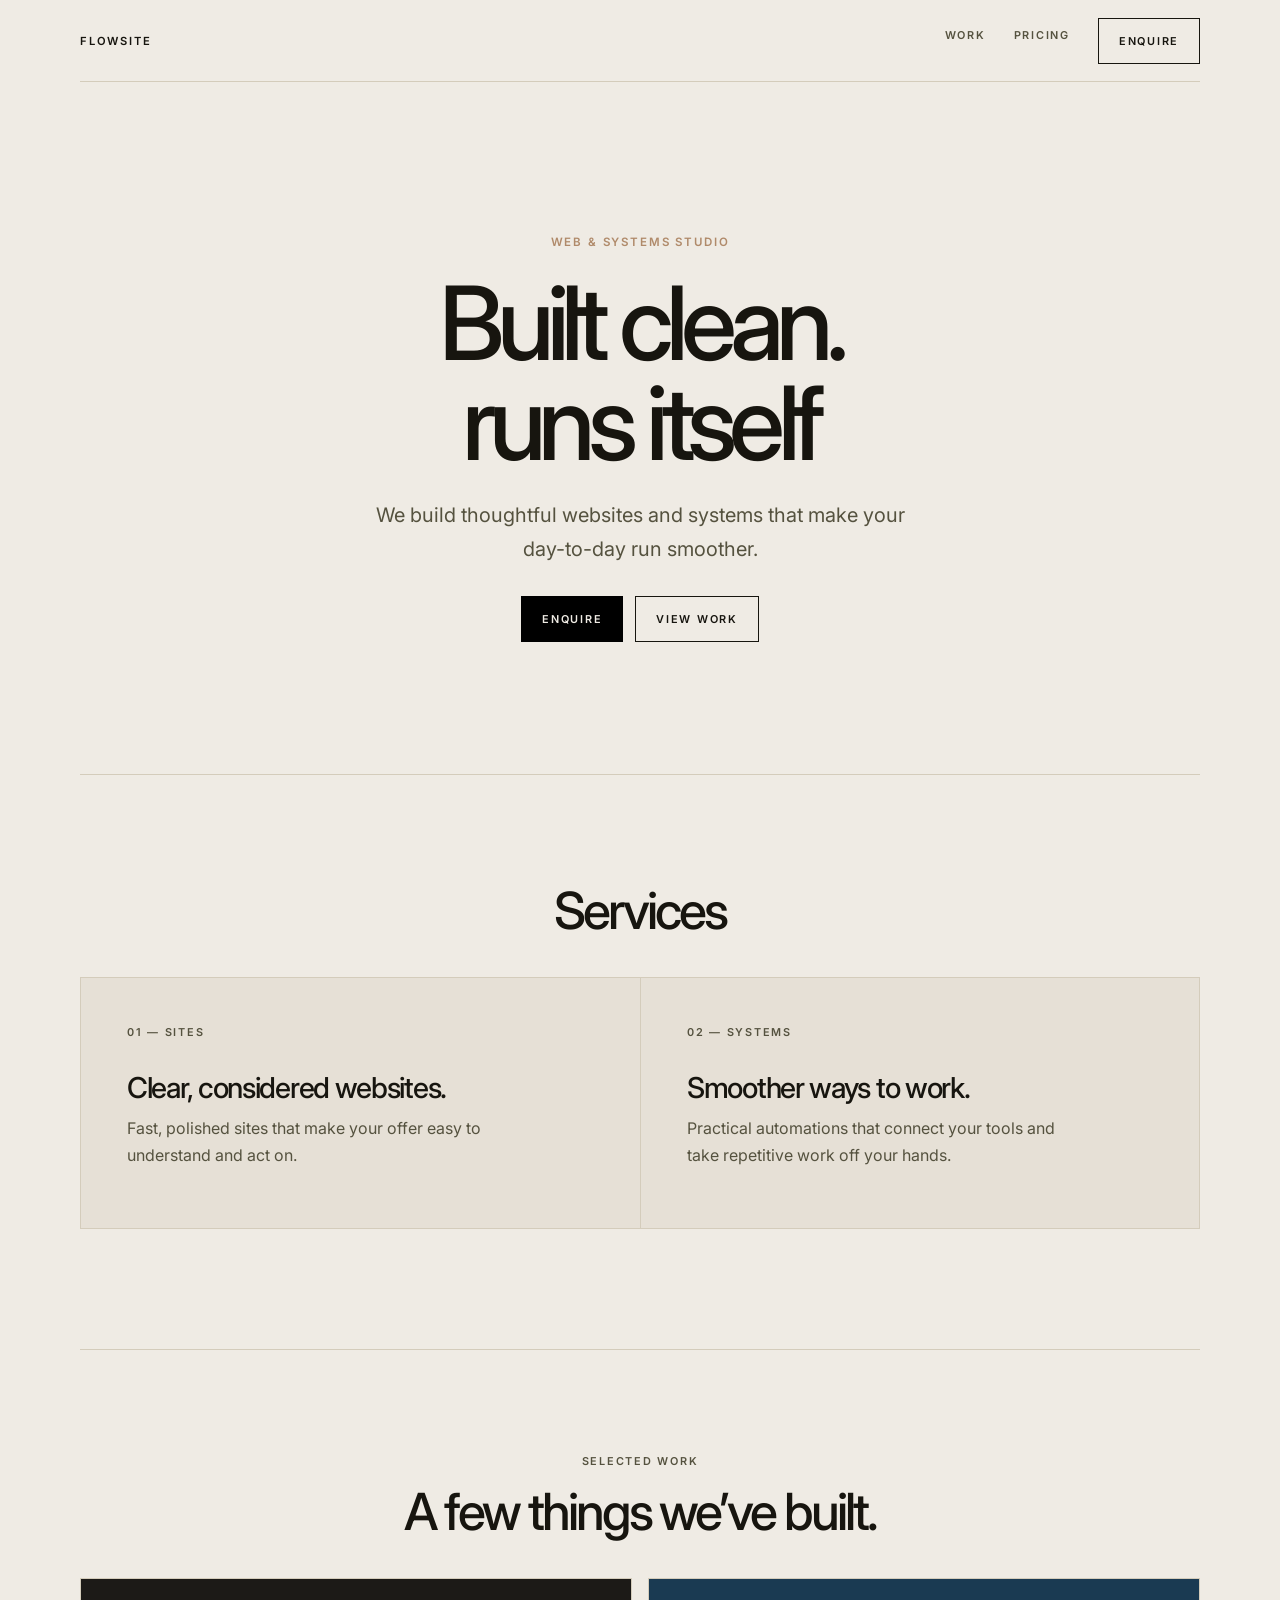
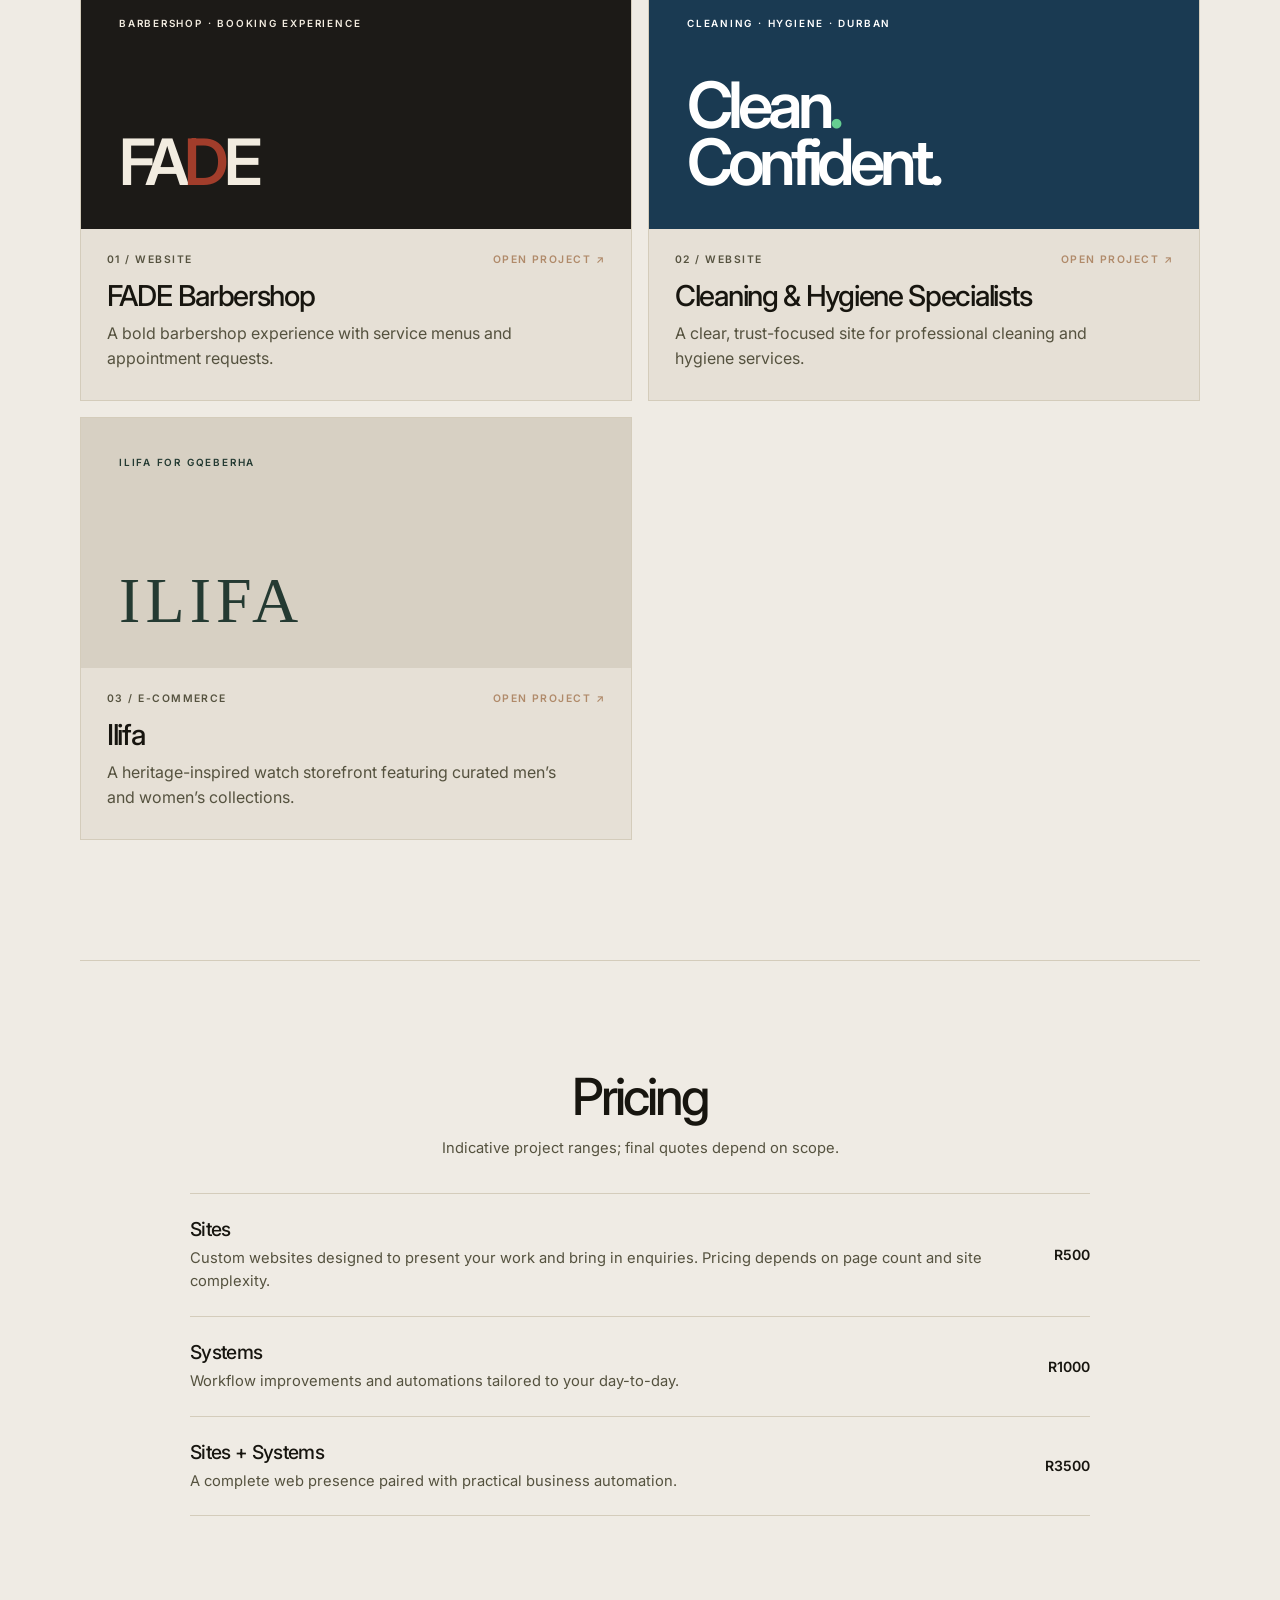
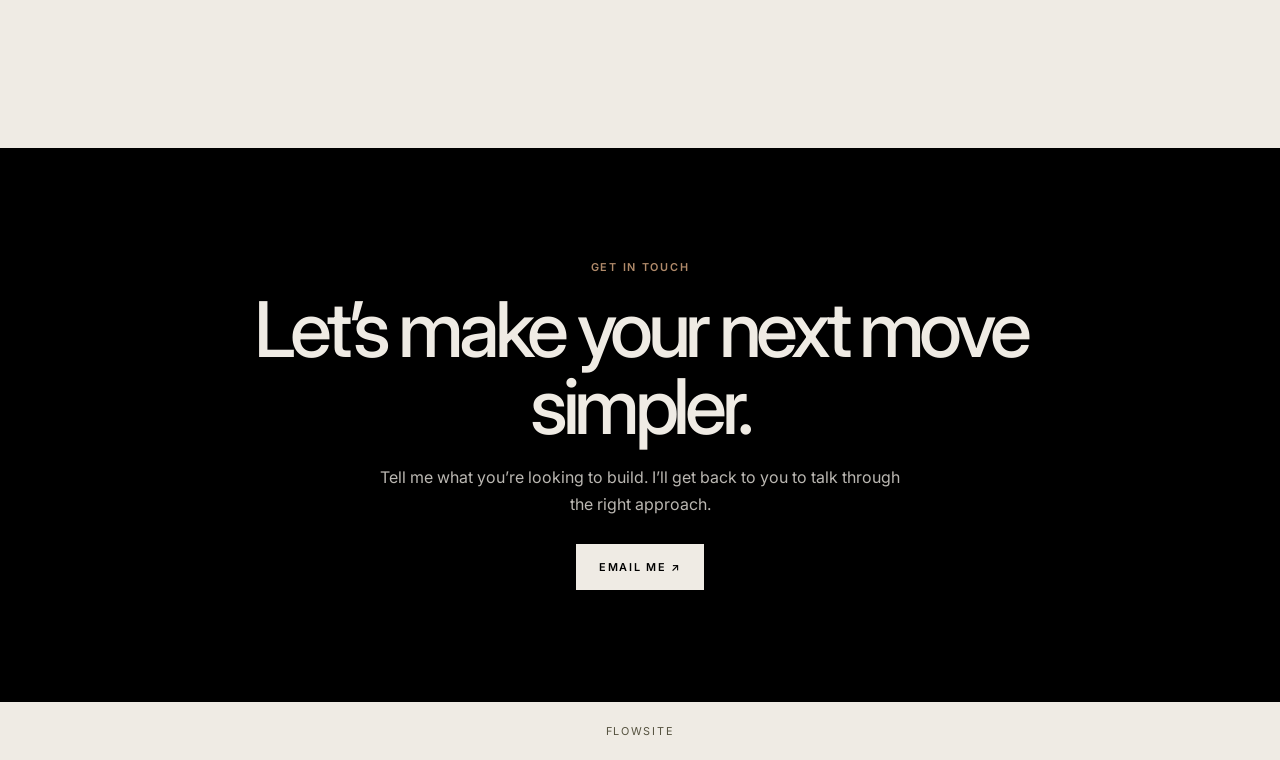
==== index.html @ 3df77dd5 "Create index.html" ====
<!doctype html>
<html lang="en">
<head>
	<meta charset="utf-8">
	<meta name="viewport" content="width=device-width, initial-scale=1">
	<meta name="theme-color" content="#EFEBE4">
	<title>Studio — Digital experiences</title>
	<link rel="preconnect" href="https://fonts.googleapis.com">
	<link rel="preconnect" href="https://fonts.gstatic.com" crossorigin>
	<link href="https://fonts.googleapis.com/css2?family=Inter:wght@400;500;600;700&display=swap" rel="stylesheet">
	<style>
		:root {
			color-scheme: light;
			--bone: #EFEBE4;
			--raised: #E6E0D6;
			--ink: #17150F;
			--muted: #55523F;
			--line: #D4CCBB;
			--clay: #B08A6A;
			--page-width: 1120px;
		}

		*,
		*::before,
		*::after {
			box-sizing: border-box;
		}

		html {
			scroll-behavior: smooth;
		}

		body {
			margin: 0;
			background: var(--bone);
			color: var(--ink);
			font-family: Inter, "Helvetica Neue", Arial, sans-serif;
			-webkit-font-smoothing: antialiased;
		}

		a {
			color: inherit;
		}

		.page-shell {
			width: min(calc(100% - 64px), var(--page-width));
			margin-inline: auto;
		}

		.site-header {
			min-height: 82px;
			display: flex;
			align-items: center;
			justify-content: space-between;
			border-bottom: 1px solid var(--line);
		}

		.wordmark {
			color: var(--ink);
			font-size: 0.7rem;
			font-weight: 600;
			letter-spacing: 0.16em;
			text-transform: uppercase;
			text-decoration: none;
		}

		.site-nav {
			display: flex;
			gap: 28px;
			color: var(--muted);
			font-size: 0.68rem;
			font-weight: 600;
			letter-spacing: 0.16em;
			text-transform: uppercase;
		}

		.site-nav a {
			text-decoration: none;
		}

		.site-nav .button {
			margin-top: -10px;
			margin-bottom: -10px;
		}

		.site-nav a:hover,
		.site-nav a:focus-visible {
			color: var(--ink);
		}

		main {
			padding-block: clamp(76px, 12vw, 148px) 112px;
		}

		.hero {
			max-width: 900px;
			margin-inline: auto;
			padding-bottom: clamp(72px, 11vw, 132px);
			text-align: center;
		}

		.app-label {
			display: inline-block;
			margin: 0 0 24px;
			color: var(--clay);
			font-size: 0.72rem;
			font-weight: 600;
			letter-spacing: 0.16em;
			text-transform: uppercase;
			animation: label-fade 1.2s ease both;
		}

		h1,
		h2,
		p {
			margin-top: 0;
		}

		h1 {
			max-width: 860px;
			margin-inline: auto;
			margin-bottom: 24px;
			font-size: clamp(3.25rem, 8vw, 7rem);
			font-weight: 500;
			letter-spacing: -0.075em;
			line-height: 0.98;
		}

		.hero-copy {
			max-width: 560px;
			margin: 0 auto 30px;
			color: var(--muted);
			font-size: clamp(1.05rem, 2vw, 1.25rem);
			line-height: 1.7;
		}

		.hero-actions {
			display: flex;
			justify-content: center;
			gap: 12px;
		}

		.services-section {
			border-top: 1px solid var(--line);
			padding-block: clamp(64px, 9vw, 104px) clamp(76px, 10vw, 120px);
		}

		.services-title {
			margin-bottom: 36px;
			font-size: clamp(2rem, 4vw, 3.25rem);
			font-weight: 500;
			letter-spacing: -0.06em;
			text-align: center;
		}

		.services-grid {
			display: grid;
			grid-template-columns: repeat(2, minmax(0, 1fr));
			border: 1px solid var(--line);
		}

		.service-card {
			min-height: 250px;
			padding: clamp(26px, 4vw, 46px);
			background: var(--raised);
		}

		.service-card + .service-card {
			border-left: 1px solid var(--line);
		}

		.service-index {
			margin-bottom: 46px;
			color: var(--muted);
			font-size: 0.68rem;
			font-weight: 600;
			letter-spacing: 0.16em;
			text-transform: uppercase;
		}

		.service-card h3 {
			margin-bottom: 10px;
			font-size: clamp(1.35rem, 2.5vw, 1.8rem);
			font-weight: 500;
			letter-spacing: -0.045em;
		}

		.service-card p {
			max-width: 390px;
			margin-bottom: 0;
			color: var(--muted);
			line-height: 1.65;
		}

		.button {
			min-height: 46px;
			display: inline-flex;
			align-items: center;
			justify-content: center;
			padding: 0 20px;
			border: 1px solid var(--ink);
			border-radius: 0;
			font-size: 0.68rem;
			font-weight: 600;
			letter-spacing: 0.16em;
			text-transform: uppercase;
			text-decoration: none;
			transition: background-color 160ms ease, color 160ms ease;
		}

		.button-outline {
			background: transparent;
			color: var(--ink);
		}

		.button-outline:hover,
		.button-outline:focus-visible {
			background: transparent;
			color: var(--ink);
			opacity: 0.68;
		}

		.button-solid {
			background: #000;
			border-color: #000;
			color: var(--bone);
		}

		.button-solid:hover,
		.button-solid:focus-visible {
			background: #000;
			color: var(--bone);
			opacity: 0.72;
		}

		.work-section {
			border-top: 1px solid var(--line);
			padding-block: clamp(64px, 9vw, 104px) clamp(76px, 10vw, 120px);
		}

		.work-heading {
			margin-bottom: 36px;
			text-align: center;
		}

		.section-kicker {
			margin-bottom: 22px;
			color: var(--muted);
			font-size: 0.68rem;
			font-weight: 600;
			letter-spacing: 0.16em;
			text-transform: uppercase;
		}

		.work-heading .section-kicker {
			margin-bottom: 12px;
		}

		.work-heading h2 {
			margin: 0;
			font-size: clamp(2rem, 4vw, 3.25rem);
			font-weight: 500;
			letter-spacing: -0.06em;
		}

		.project-grid {
			display: grid;
			grid-template-columns: repeat(2, minmax(0, 1fr));
			gap: 16px;
		}

		.project-card {
			display: block;
			background: var(--raised);
			border: 1px solid var(--line);
			border-radius: 0;
			color: inherit;
			text-decoration: none;
			transition: border-color 160ms ease, transform 160ms ease;
		}

		.project-card:hover,
		.project-card:focus-visible {
			border-color: var(--muted);
			transform: translateY(-3px);
		}

		.project-preview {
			min-height: 250px;
			display: flex;
			flex-direction: column;
			justify-content: space-between;
			padding: clamp(24px, 4vw, 38px);
			overflow: hidden;
		}

		.project-preview small {
			font-size: 0.62rem;
			font-weight: 600;
			letter-spacing: 0.18em;
			text-transform: uppercase;
		}

		.project-preview strong {
			font-size: clamp(2rem, 5vw, 4rem);
			font-weight: 600;
			letter-spacing: -0.08em;
			line-height: 0.9;
		}

		.project-preview--fade {
			background: #1c1a17;
			color: #f2ece0;
		}

		.project-preview--fade strong span {
			color: #a13d2b;
		}

		.project-preview--cleaning {
			background: #1a3a52;
			color: #fff;
		}

		.project-preview--cleaning strong span {
			color: #65ce91;
		}

		.project-preview--ilifa {
			background: #d7d0c3;
			color: #243a32;
		}

		.project-preview--ilifa strong {
			font-family: Georgia, serif;
			font-weight: 400;
			letter-spacing: 0.08em;
		}

		.project-copy {
			padding: 24px 26px 28px;
		}

		.project-meta {
			display: flex;
			align-items: center;
			justify-content: space-between;
			gap: 16px;
			margin-bottom: 12px;
			color: var(--muted);
			font-size: 0.65rem;
			font-weight: 600;
			letter-spacing: 0.14em;
			text-transform: uppercase;
		}

		.project-meta span:last-child {
			color: var(--clay);
		}

		.project-copy h3 {
			margin: 0 0 8px;
			font-size: clamp(1.3rem, 2.5vw, 1.8rem);
			font-weight: 500;
			letter-spacing: -0.045em;
		}

		.project-copy p {
			max-width: 470px;
			margin: 0;
			color: var(--muted);
			line-height: 1.6;
		}

		.pricing-section {
			border-top: 1px solid var(--line);
			padding-block: clamp(64px, 9vw, 104px) clamp(76px, 10vw, 120px);
		}

		.pricing-heading {
			margin-bottom: 36px;
			text-align: center;
		}

		.pricing-heading h2 {
			margin: 0 0 12px;
			font-size: clamp(2rem, 4vw, 3.25rem);
			font-weight: 500;
			letter-spacing: -0.06em;
		}

		.pricing-heading p {
			margin: 0;
			color: var(--muted);
			font-size: 0.92rem;
		}

		.price-list {
			max-width: 900px;
			margin-inline: auto;
			border-top: 1px solid var(--line);
		}

		.price-row {
			display: grid;
			grid-template-columns: minmax(0, 1fr) auto;
			align-items: center;
			gap: 24px;
			padding-block: 23px;
			border-bottom: 1px solid var(--line);
		}

		.price-row h3 {
			margin: 0 0 6px;
			font-size: 1.2rem;
			font-weight: 500;
			letter-spacing: -0.035em;
		}

		.price-row p {
			margin: 0;
			color: var(--muted);
			font-size: 0.92rem;
			line-height: 1.55;
		}

		.price-range {
			color: var(--ink);
			font-size: 0.88rem;
			font-weight: 600;
			white-space: nowrap;
		}

		.contact {
			padding-block: clamp(64px, 10vw, 112px);
			background: #000;
			color: var(--bone);
		}

		.contact-inner {
			display: grid;
			justify-items: center;
			gap: 26px;
			text-align: center;
		}

		.contact .section-kicker {
			margin-bottom: 18px;
			color: var(--clay);
		}

		.contact h2 {
			max-width: 850px;
			margin: 0 auto 18px;
			font-size: clamp(2.75rem, 6vw, 5.5rem);
			font-weight: 500;
			letter-spacing: -0.07em;
			line-height: 1;
		}

		.contact-copy {
			max-width: 540px;
			margin: 0 auto;
			color: var(--bone);
			font-size: 1rem;
			line-height: 1.7;
			opacity: 0.78;
		}

		.contact-link {
			min-height: 46px;
			display: inline-flex;
			align-items: center;
			justify-content: center;
			padding: 0 22px;
			border: 1px solid var(--bone);
			border-radius: 0;
			background: var(--bone);
			color: #000;
			font-size: 0.68rem;
			font-weight: 600;
			letter-spacing: 0.16em;
			text-transform: uppercase;
			text-decoration: none;
			transition: background-color 160ms ease, color 160ms ease;
		}

		.contact-link:hover,
		.contact-link:focus-visible {
			background: var(--bone);
			color: #000;
			opacity: 0.78;
		}

		.site-footer {
			padding-block: 22px;
			background: var(--bone);
			color: var(--muted);
			font-size: 0.68rem;
		}

		.site-footer p {
			margin: 0;
			letter-spacing: 0.16em;
			text-align: center;
			text-transform: uppercase;
		}

		@keyframes label-fade {
			from { opacity: 0; }
			to { opacity: 1; }
		}

		@media (prefers-reduced-motion: reduce) {
			*,
			*::before,
			*::after {
				scroll-behavior: auto !important;
				animation-duration: 0.01ms !important;
				animation-iteration-count: 1 !important;
			}
		}

		@media (max-width: 640px) {
			.page-shell {
				width: min(calc(100% - 40px), var(--page-width));
			}

			.site-header {
				min-height: 70px;
			}

			.site-nav {
				gap: 16px;
				font-size: 0.62rem;
				letter-spacing: 0.1em;
			}

			.site-nav .button {
				min-height: 38px;
				padding-inline: 10px;
				margin-top: -6px;
				margin-bottom: -6px;
			}

			.hero-actions {
				flex-wrap: wrap;
			}

			.services-grid {
				grid-template-columns: 1fr;
			}

			.service-card + .service-card {
				border-top: 1px solid var(--line);
				border-left: 0;
			}

			.service-index {
				margin-bottom: 30px;
			}

			.price-row {
				gap: 14px;
			}

			.project-grid {
				grid-template-columns: 1fr;
			}

			.project-preview {
				min-height: 210px;
			}
		}
	</style>
</head>
<body>
	<header class="site-header page-shell">
		<a class="wordmark" href="#top">FLOWSITE</a>
		<nav class="site-nav" aria-label="Main navigation">
			<a href="#work">Work</a>
			<a href="#pricing">Pricing</a>
			<a class="button button-outline" href="#contact">Enquire</a>
		</nav>
	</header>

	<main id="top" class="page-shell">
		<section class="hero" aria-labelledby="hero-title">
			<p class="app-label">Web &amp; Systems studio</p>
			<h1 id="hero-title">Built clean.<br>runs itself</h1>
			<p class="hero-copy">We build thoughtful websites and systems that make your day-to-day run smoother.</p>
			<div class="hero-actions">
				<a class="button button-solid" href="#contact">Enquire</a>
				<a class="button button-outline" href="#work">View work</a>
			</div>
		</section>

		<section class="services-section" aria-labelledby="services-title">
			<h2 class="services-title" id="services-title">Services</h2>
			<div class="services-grid">
				<article class="service-card">
					<p class="service-index">01 — Sites</p>
					<h3>Clear, considered websites.</h3>
					<p>Fast, polished sites that make your offer easy to understand and act on.</p>
				</article>
				<article class="service-card">
					<p class="service-index">02 — Systems</p>
					<h3>Smoother ways to work.</h3>
					<p>Practical automations that connect your tools and take repetitive work off your hands.</p>
				</article>
			</div>
		</section>

		<section id="work" class="work-section" aria-labelledby="work-title">
			<div class="work-heading">
				<p class="section-kicker">Selected work</p>
				<h2 id="work-title">A few things we’ve built.</h2>
			</div>
			<div class="project-grid">
				<a class="project-card" href="../Barbershop%20project/index.htm" target="_blank" rel="noopener noreferrer" aria-label="Open FADE Barbershop website">
					<div class="project-preview project-preview--fade">
						<small>Barbershop · Booking experience</small>
						<strong>FA<span>D</span>E</strong>
					</div>
					<div class="project-copy">
						<div class="project-meta"><span>01 / Website</span><span>Open project ↗</span></div>
						<h3>FADE Barbershop</h3>
						<p>A bold barbershop experience with service menus and appointment requests.</p>
					</div>
				</a>
				<a class="project-card" href="../cleaning%20Specialist/index.html" target="_blank" rel="noopener noreferrer" aria-label="Open Cleaning and Hygiene Specialists website">
					<div class="project-preview project-preview--cleaning">
						<small>Cleaning · Hygiene · Durban</small>
						<strong>Clean<span>.</span><br>Confident.</strong>
					</div>
					<div class="project-copy">
						<div class="project-meta"><span>02 / Website</span><span>Open project ↗</span></div>
						<h3>Cleaning &amp; Hygiene Specialists</h3>
						<p>A clear, trust-focused site for professional cleaning and hygiene services.</p>
					</div>
				</a>
				<a class="project-card" href="../Ilifa2%20-%20Copy/index.html" target="_blank" rel="noopener noreferrer" aria-label="Open Ilifa for Gqeberha website">
					<div class="project-preview project-preview--ilifa">
						<small>Ilifa for Gqeberha</small>
						<strong>ILIFA</strong>
					</div>
					<div class="project-copy">
						<div class="project-meta"><span>03 / E-commerce</span><span>Open project ↗</span></div>
						<h3>Ilifa</h3>
						<p>A heritage-inspired watch storefront featuring curated men’s and women’s collections.</p>
					</div>
				</a>
			</div>
		</section>

		<section id="pricing" class="pricing-section" aria-labelledby="pricing-title">
			<div class="pricing-heading">
				<h2 id="pricing-title">Pricing</h2>
				<p>Indicative project ranges; final quotes depend on scope.</p>
			</div>
			<div class="price-list">
				<div class="price-row">
					<div>
						<h3>Sites</h3>
						<p>Custom websites designed to present your work and bring in enquiries. Pricing depends on page count and site complexity.</p>
					</div>
					<span class="price-range">R500</span>
				</div>
				<div class="price-row">
					<div>
						<h3>Systems</h3>
						<p>Workflow improvements and automations tailored to your day-to-day.</p>
					</div>
					<span class="price-range">R1000</span>
				</div>
				<div class="price-row">
					<div>
						<h3>Sites + Systems</h3>
						<p>A complete web presence paired with practical business automation.</p>
					</div>
					<span class="price-range">R3500</span>
				</div>
			</div>
		</section>
	</main>

	<section id="contact" class="contact" aria-labelledby="contact-title">
		<div class="contact-inner page-shell">
			<div>
				<p class="section-kicker">Get in touch</p>
				<h2 id="contact-title">Let’s make your next move simpler.</h2>
				<p class="contact-copy">Tell me what you’re looking to build. I’ll get back to you to talk through the right approach.</p>
			</div>
			<a class="contact-link" href="mailto:vuyomabaleka07@gmail.com">Email me ↗</a>
		</div>
	</section>

	<footer class="site-footer">
		<div class="page-shell">
			<p>Flowsite</p>
		</div>
	</footer>
</body>
</html>
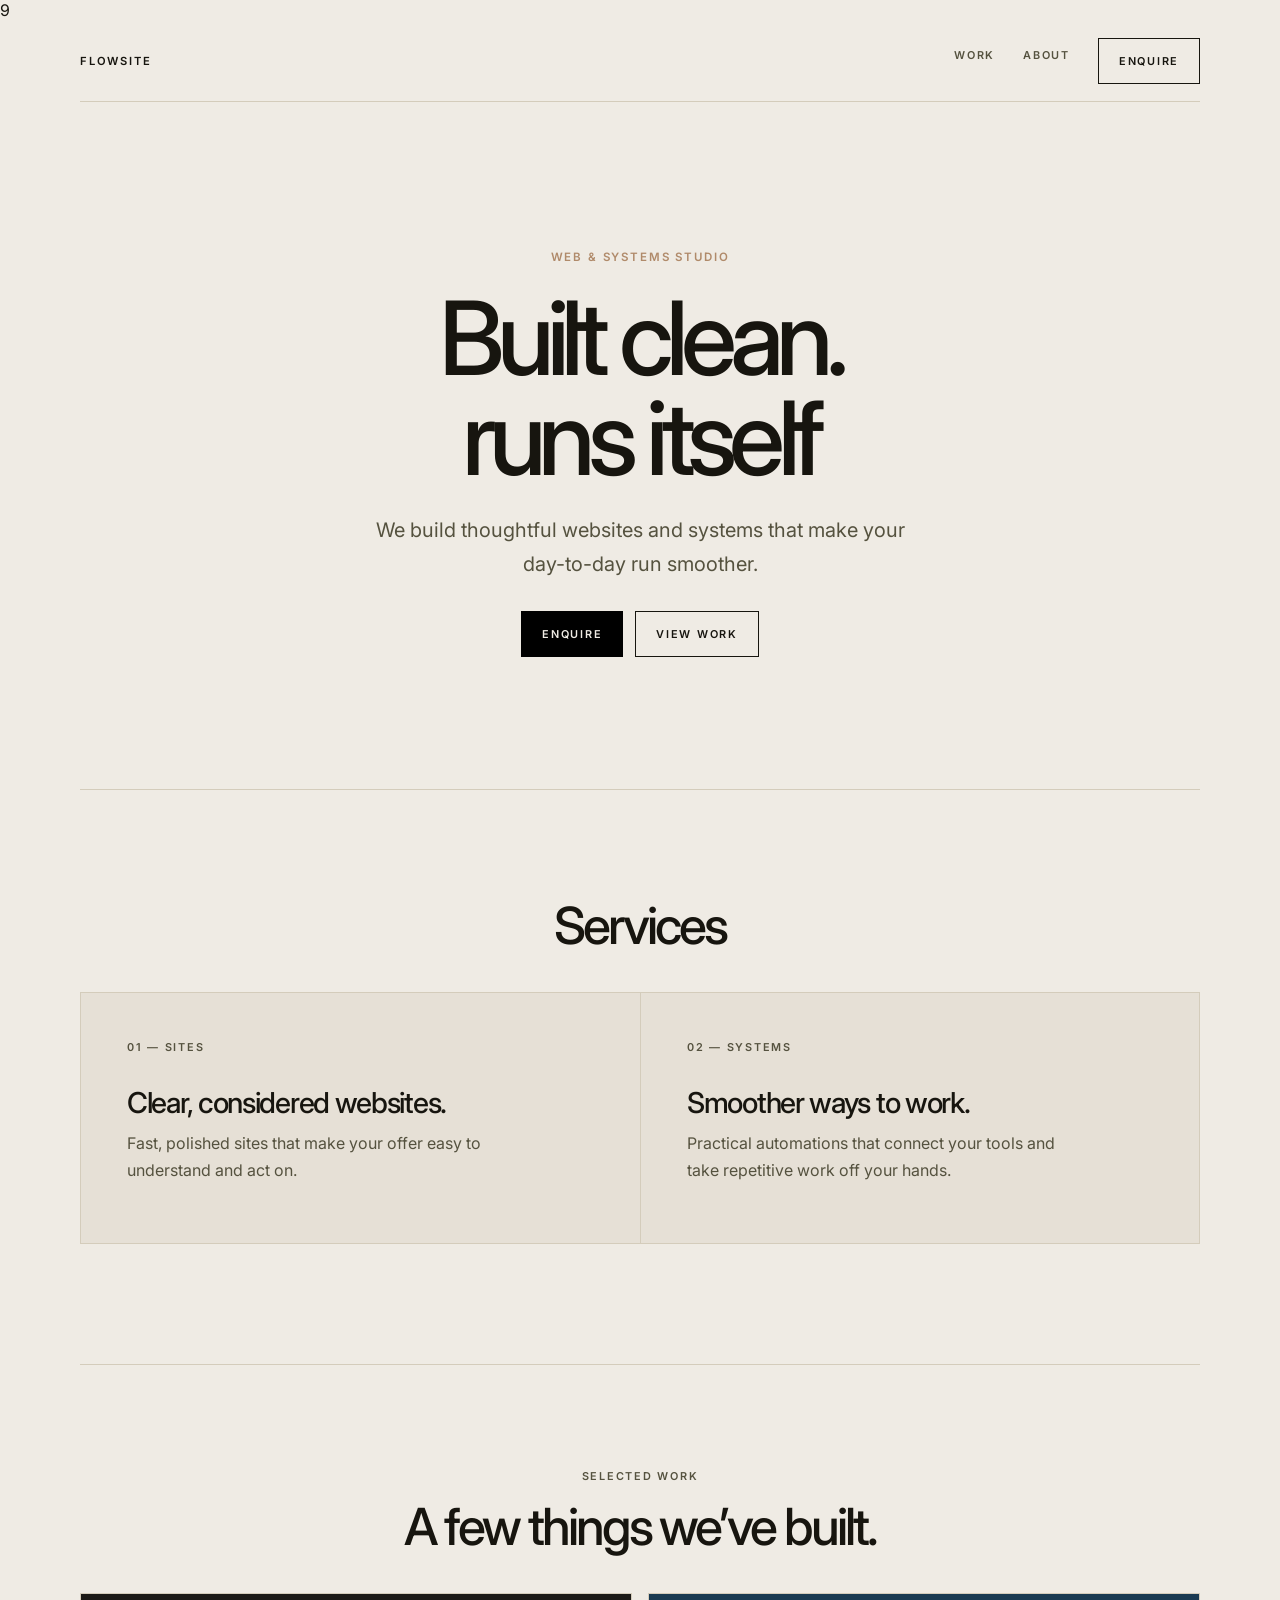
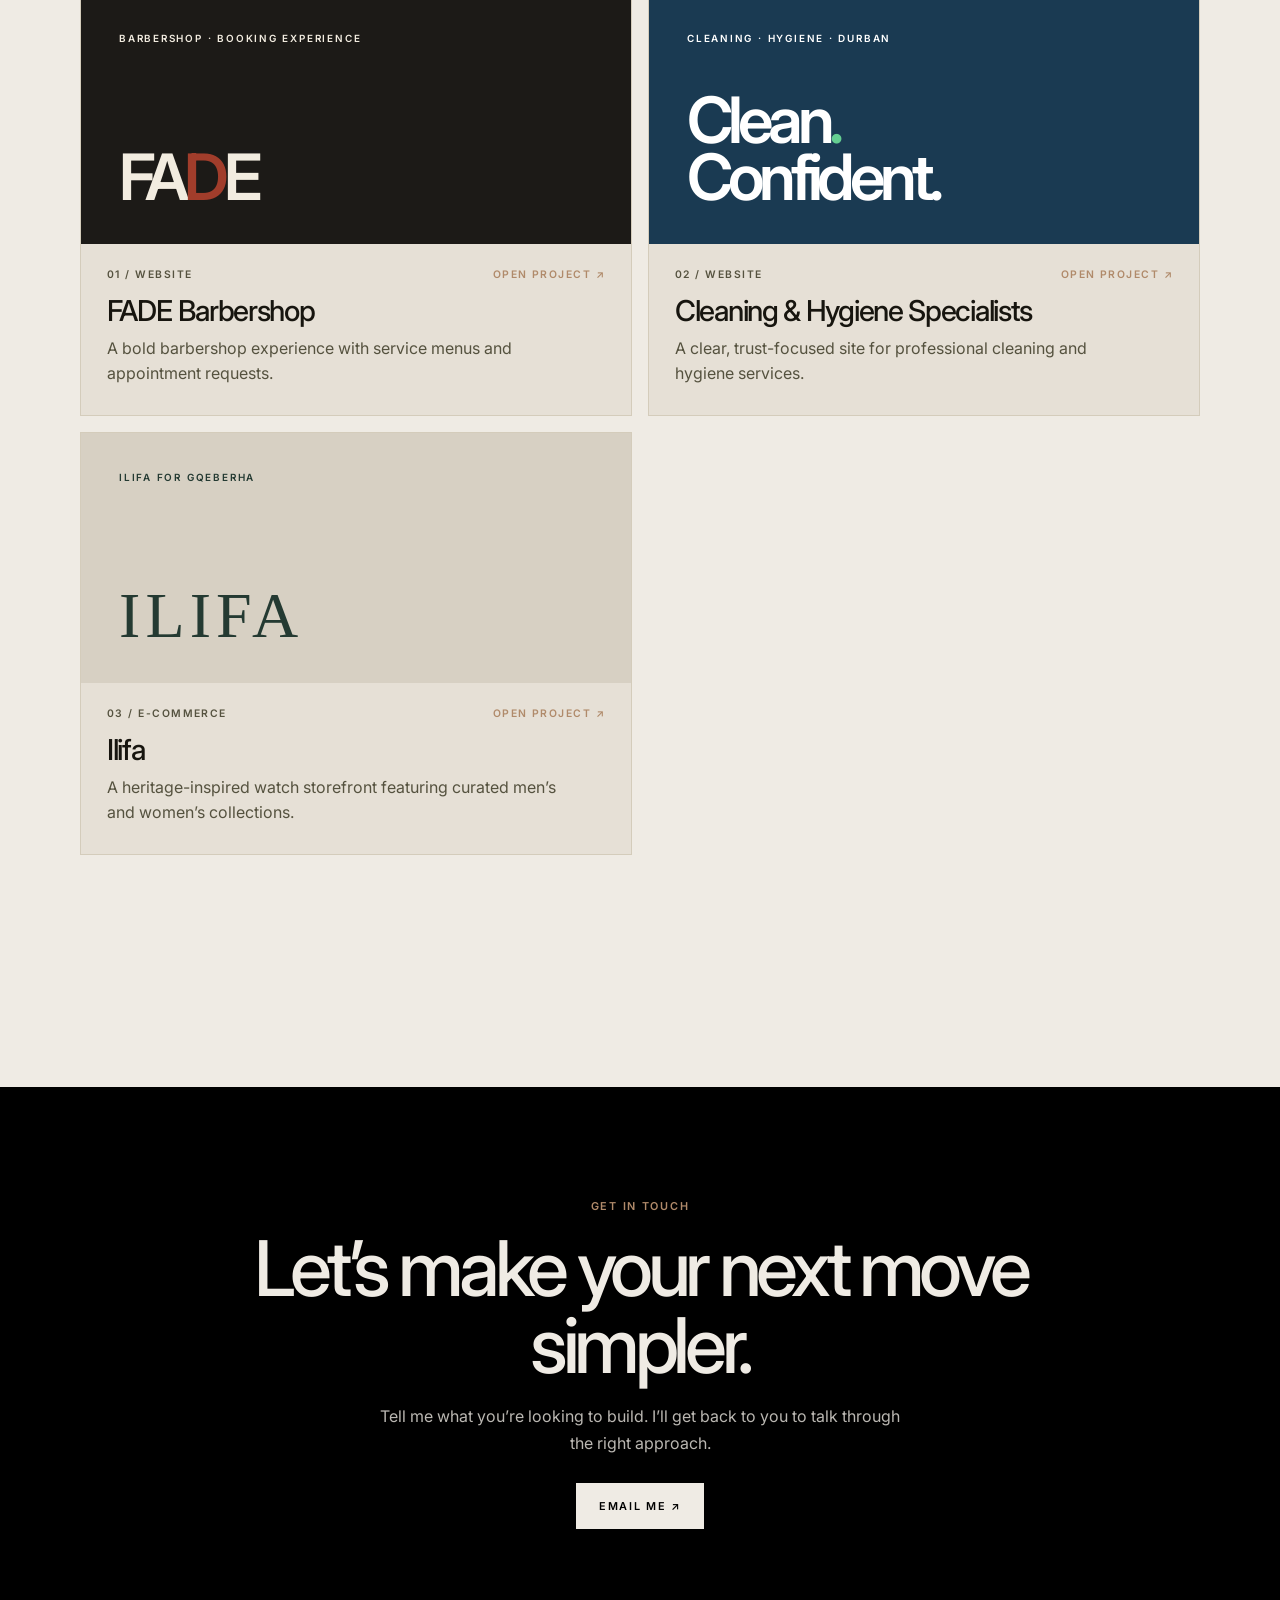
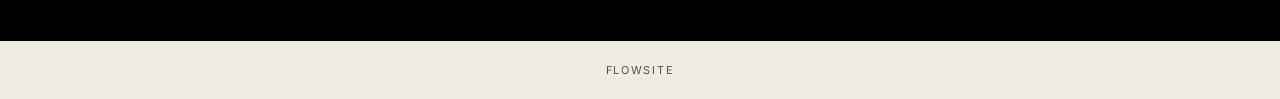
==== commit 09b35cf0: "add about page" ====
--- a/index.html
+++ b/index.html
@@ -1,4 +1,4 @@
-<!doctype html>
+9<!doctype html>
 <html lang="en">
 <head>
 	<meta charset="utf-8">
@@ -372,65 +372,6 @@
 			line-height: 1.6;
 		}
 
-		.pricing-section {
-			border-top: 1px solid var(--line);
-			padding-block: clamp(64px, 9vw, 104px) clamp(76px, 10vw, 120px);
-		}
-
-		.pricing-heading {
-			margin-bottom: 36px;
-			text-align: center;
-		}
-
-		.pricing-heading h2 {
-			margin: 0 0 12px;
-			font-size: clamp(2rem, 4vw, 3.25rem);
-			font-weight: 500;
-			letter-spacing: -0.06em;
-		}
-
-		.pricing-heading p {
-			margin: 0;
-			color: var(--muted);
-			font-size: 0.92rem;
-		}
-
-		.price-list {
-			max-width: 900px;
-			margin-inline: auto;
-			border-top: 1px solid var(--line);
-		}
-
-		.price-row {
-			display: grid;
-			grid-template-columns: minmax(0, 1fr) auto;
-			align-items: center;
-			gap: 24px;
-			padding-block: 23px;
-			border-bottom: 1px solid var(--line);
-		}
-
-		.price-row h3 {
-			margin: 0 0 6px;
-			font-size: 1.2rem;
-			font-weight: 500;
-			letter-spacing: -0.035em;
-		}
-
-		.price-row p {
-			margin: 0;
-			color: var(--muted);
-			font-size: 0.92rem;
-			line-height: 1.55;
-		}
-
-		.price-range {
-			color: var(--ink);
-			font-size: 0.88rem;
-			font-weight: 600;
-			white-space: nowrap;
-		}
-
 		.contact {
 			padding-block: clamp(64px, 10vw, 112px);
 			background: #000;
@@ -543,6 +484,14 @@
 				margin-bottom: -6px;
 			}
 
+			.project-meta {
+				flex-wrap: wrap;
+			}
+
+			.project-meta span:last-child {
+				white-space: nowrap;
+			}
+
 			.hero-actions {
 				flex-wrap: wrap;
 			}
@@ -558,10 +507,6 @@
 
 			.service-index {
 				margin-bottom: 30px;
-			}
-
-			.price-row {
-				gap: 14px;
 			}
 
 			.project-grid {
@@ -579,7 +524,7 @@
 		<a class="wordmark" href="#top">FLOWSITE</a>
 		<nav class="site-nav" aria-label="Main navigation">
 			<a href="#work">Work</a>
-			<a href="#pricing">Pricing</a>
+			<a href="about.html">About</a>
 			<a class="button button-outline" href="#contact">Enquire</a>
 		</nav>
 	</header>
@@ -653,35 +598,6 @@
 			</div>
 		</section>
 
-		<section id="pricing" class="pricing-section" aria-labelledby="pricing-title">
-			<div class="pricing-heading">
-				<h2 id="pricing-title">Pricing</h2>
-				<p>Indicative project ranges; final quotes depend on scope.</p>
-			</div>
-			<div class="price-list">
-				<div class="price-row">
-					<div>
-						<h3>Sites</h3>
-						<p>Custom websites designed to present your work and bring in enquiries. Pricing depends on page count and site complexity.</p>
-					</div>
-					<span class="price-range">R500</span>
-				</div>
-				<div class="price-row">
-					<div>
-						<h3>Systems</h3>
-						<p>Workflow improvements and automations tailored to your day-to-day.</p>
-					</div>
-					<span class="price-range">R1000</span>
-				</div>
-				<div class="price-row">
-					<div>
-						<h3>Sites + Systems</h3>
-						<p>A complete web presence paired with practical business automation.</p>
-					</div>
-					<span class="price-range">R3500</span>
-				</div>
-			</div>
-		</section>
 	</main>
 
 	<section id="contact" class="contact" aria-labelledby="contact-title">
